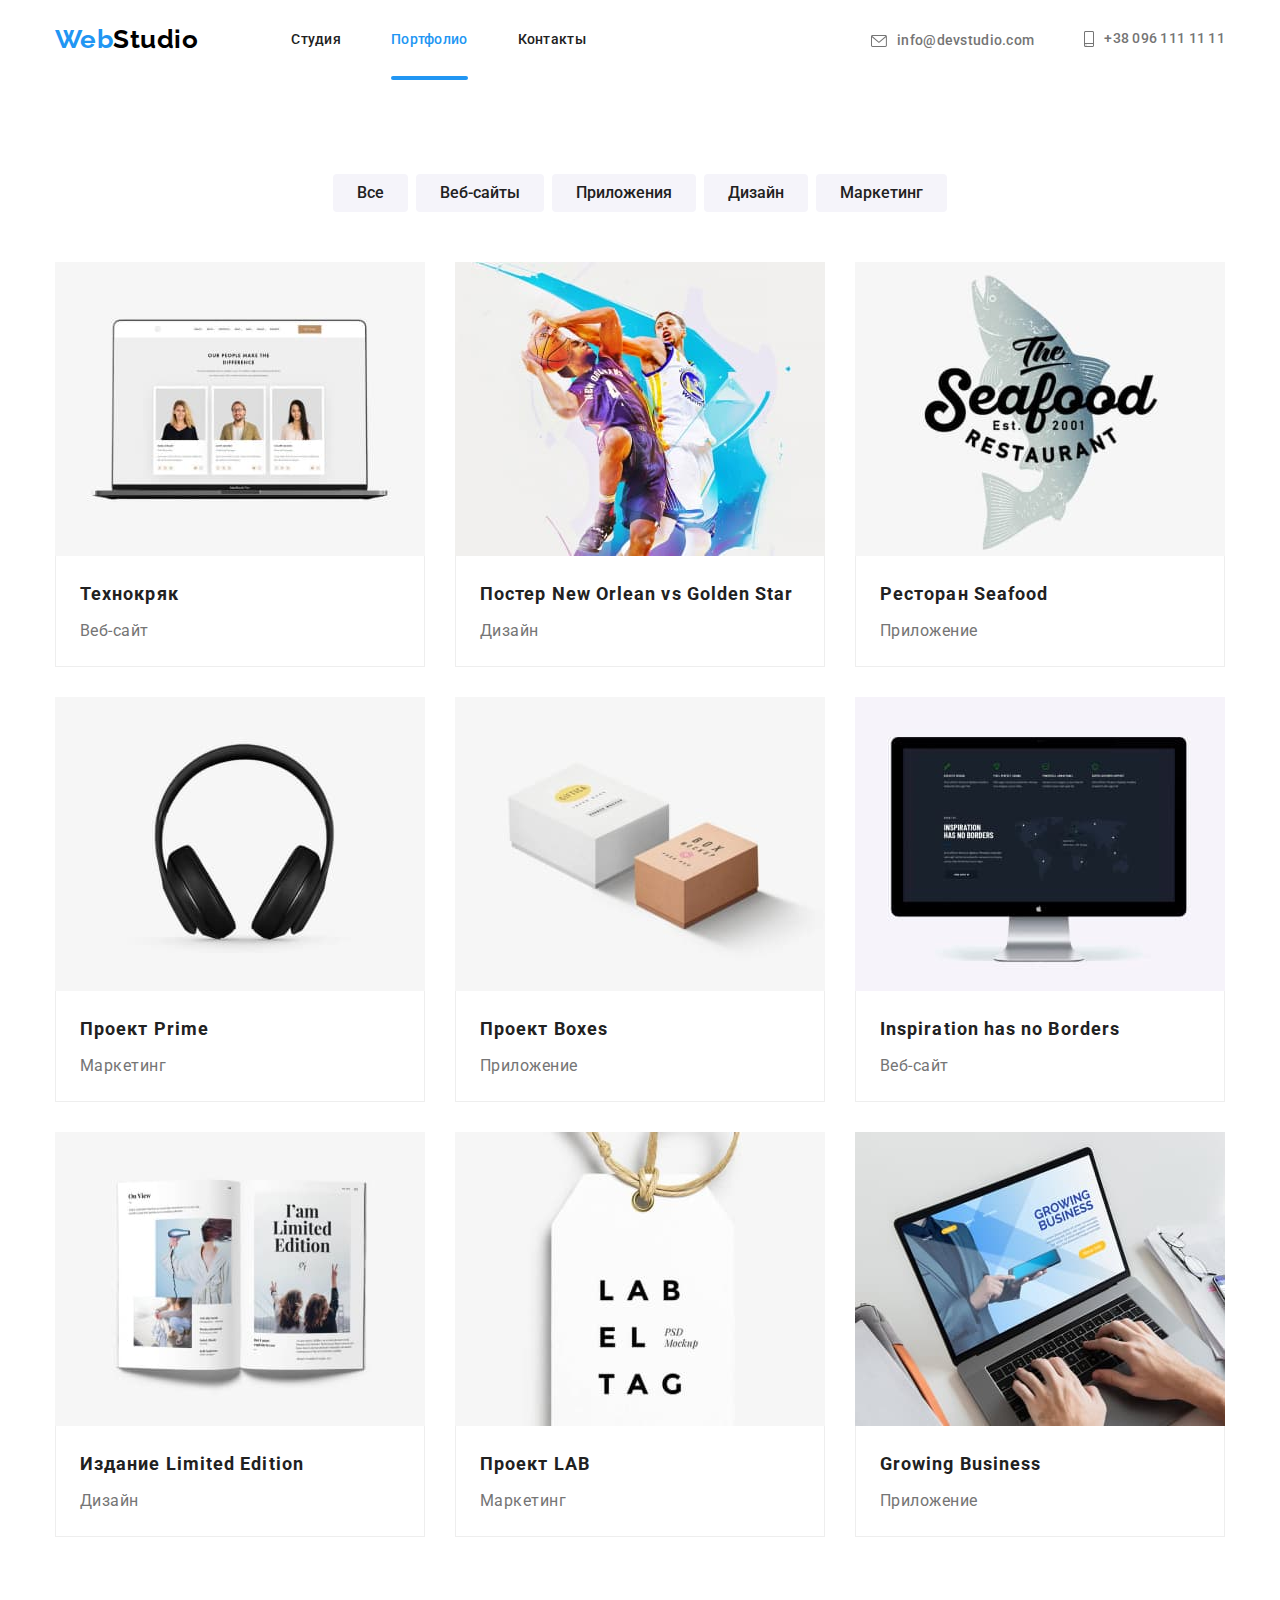
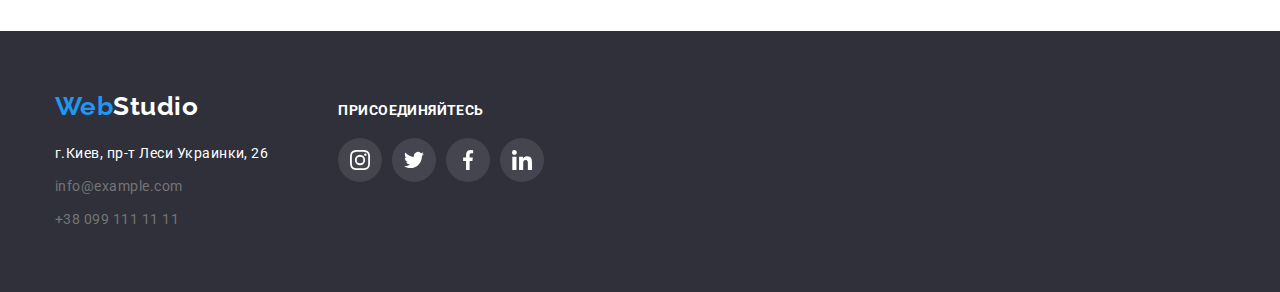
==== portfolio.html @ 778aa643 "Transferred files of previous repository" ====
<!DOCTYPE html>
<html lang="ru">
<head>
    <meta charset="UTF-8">
    <meta name="viewport" content="width=device-width, initial-scale=1.0">
    <title>Портфолио</title>
    <link
        href="https://fonts.googleapis.com/css2?family=Oleo+Script:wght@400;700&family=Raleway:wght@400;700&family=Roboto:wght@400;500;700;900&display=swap"
        rel="stylesheet">
    <link rel="stylesheet" href="https://cdnjs.cloudflare.com/ajax/libs/modern-normalize/1.0.0/modern-normalize.min.css">
    <link rel="stylesheet" href="./css/styles.css" />
</head>
<body>
    <!--Шапка-->
    <header>
        <div class="container-nav">
            <nav class="nav list">
                <a href="./index.html" class="logo list"><span class="web">Web</span>Studio</a>
                <ul class="site-nav list">
                    <li class="item">
                        <a href="./index.html" class="link list">Студия</a>
                    </li>
                    <li class="item">
                        <a href="./portfolio.html" class="link current list">Портфолио</a>
                    </li>
                    <li class="item">
                        <a href="" class="link list">Контакты</a>
                    </li>
                </ul>
            </nav>
            <ul class="nav-address list">
                <li class="item">
                    <a href="mailto:info@example.com" class="link list">
                        <svg width="16" height="12">
                            <use href="./images/icons/sprite.svg#icon-mail"></use>
                        </svg>
                        info@devstudio.com
                    </a>
                </li>
                <li class="item">
                    <a href="tel:+38 096 111 11 11" class="link list">
                        <svg width="10" height="16">
                            <use href="./images/icons/sprite.svg#icon-tel"></use>
                        </svg>
                        +38 096 111 11 11</a>
                </li>
            </ul>
        </div>
    </header>
        <!--Портфолио-->
        <main>
            <section class="section">
                <h1 class="title">Проекты</h1>
                <div class="container-projects">
                    <!--Фильтры-->
                    <ul class="buttons list">
                        <li class="filters">
                            <button type="button">Все</button>
                        </li>
                        <li class="filters">
                            <button type="button">Веб-сайты</button>
                        </li>
                        <li class="filters">
                            <button type="button">Приложения</button>
                        </li>
                        <li class="filters">
                            <button type="button">Дизайн</button>
                        </li>
                        <li class="filters">
                            <button type="button">Маркетинг</button>
                        </li>
                    </ul>
                    <!--Проекты-->
                    <ul class="projects list">
                        <li class="projects-element">
                            <a href="#" class="projects-link list">
                                <div class="projects-img">
                                    <img src="./images/технокряк.jpg" alt="Технокряк" width="370" height="294" />
                                    <p class="submenu">Технокряк это современная площадка распространения коронавируса. Компании используют эту платформу
                                        для цифрового
                                        шпионажа и атак на защищённые сервера конкурентов.</p>
                                </div>
                                <div class="projects-text">    
                                    <h2 class="projects-title">Технокряк</h2>
                                    <p class="paragraph">Веб-сайт</p>
                                </div>
                            </a>
                        </li>
                        <li class="projects-element">
                            <a href="#" class="projects-link list">
                                <div class="projects-img">
                                    <img src="./images/постер.jpg" alt="Постер" width="370" height="294" />
                                    <p class="submenu">Технокряк это современная площадка распространения коронавируса. Компании используют эту платформу
                                    для цифрового
                                    шпионажа и атак на защищённые сервера конкурентов.</p>
                                </div>
                                <div class="projects-text">
                                    <h2 class="projects-title">Постер New Orlean vs Golden Star</h2>
                                    <p class="paragraph">Дизайн</p>
                                </div>
                            </a>
                        </li>
                        <li class="projects-element">
                            <a href="#" class="projects-link list">
                                <div class="projects-img">
                                    <img src="./images/ресторан.jpg" alt="Ресторан" width="370" height="294" />
                                    <p class="submenu">Технокряк это современная площадка распространения коронавируса. Компании используют эту платформу
                                        для цифрового
                                        шпионажа и атак на защищённые сервера конкурентов.</p>
                                </div>
                                <div class="projects-text">
                                    <h2 class="projects-title">Ресторан Seafood</h2>
                                    <p class="paragraph">Приложение</p>
                                </div>
                            </a>
                        </li>
                        <li class="projects-element">
                            <a href="#" class="projects-link list">
                                <div class="projects-img">
                                    <img src="./images/проект.jpg" alt="Проект" width="370" height="294" />
                                    <p class="submenu">Технокряк это современная площадка распространения коронавируса. Компании используют эту платформу
                                        для цифрового
                                        шпионажа и атак на защищённые сервера конкурентов.</p>
                                </div>
                                <div class="projects-text">
                                    <h2 class="projects-title">Проект Prime</h2>
                                    <p class="paragraph">Маркетинг</p>
                                </div>
                            </a>
                        </li>
                        <li class="projects-element">
                            <a href="#" class="projects-link list">
                                <div class="projects-img">
                                    <img src="./images/проекткоробки.jpg" alt="Проект коробки" width="370" height="294" />
                                    <p class="submenu">Технокряк это современная площадка распространения коронавируса. Компании используют эту платформу
                                        для цифрового
                                        шпионажа и атак на защищённые сервера конкурентов.</p>
                                </div>
                                <div class="projects-text">
                                    <h2 class="projects-title">Проект Boxes</h2>
                                    <p class="paragraph">Приложение</p>
                                </div>
                            </a>
                        </li>
                        <li class="projects-element">
                            <a href="#" class="projects-link list">
                                <div class="projects-img">
                                    <img src="./images/экран.jpg" alt="Экран" width="370" height="294" />
                                    <p class="submenu">Технокряк это современная площадка распространения коронавируса. Компании используют эту платформу
                                        для цифрового
                                        шпионажа и атак на защищённые сервера конкурентов.</p>
                                </div>
                                <div class="projects-text">
                                    <h2 class="projects-title">Inspiration has no Borders</h2>
                                    <p class="paragraph">Веб-сайт</p>
                                </div>
                            </a>
                        </li>
                        <li class="projects-element">
                            <a href="#" class="projects-link list">
                                <div class="projects-img">
                                    <img src="./images/издание.jpg" alt="Издание" width="370" height="294" />
                                    <p class="submenu">Технокряк это современная площадка распространения коронавируса. Компании используют эту платформу
                                        для цифрового
                                        шпионажа и атак на защищённые сервера конкурентов.</p>
                                </div>
                                <div class="projects-text">
                                    <h2 class="projects-title">Издание Limited Edition</h2>
                                    <p class="paragraph">Дизайн</p>
                                </div>
                            </a>
                        </li>
                        <li class="projects-element">
                            <a href="#" class="projects-link list">
                                <div class="projects-img">
                                    <img src="./images/проектбирки.jpg" alt="Проект бирки" width="370" height="294" />
                                    <p class="submenu">Технокряк это современная площадка распространения коронавируса. Компании используют эту платформу
                                        для цифрового
                                        шпионажа и атак на защищённые сервера конкурентов.</p>
                                </div>
                                <div class="projects-text">
                                    <h2 class="projects-title">Проект LAB</h2>
                                    <p class="paragraph">Маркетинг</p>
                                </div>
                            </a>
                        </li>
                        <li class="projects-element">
                            <a href="#" class="projects-link list">
                                <div class="projects-img">
                                    <img src="./images/бизнес.jpg" alt="Бизнес" width="370" height="294" />
                                    <p class="submenu">Технокряк это современная площадка распространения коронавируса. Компании используют эту платформу
                                        для цифрового
                                        шпионажа и атак на защищённые сервера конкурентов.</p>
                                </div>
                                <div class="projects-text">
                                    <h2 class="projects-title">Growing Business</h2>
                                    <p class="paragraph">Приложение</p>
                                </div>
                            </a>
                        </li>
                    </ul>
                </div>
            </section>
        </main>
            <!--Подвал-->
            <footer class="footer">
                <div class="container-footer">
                    <div class="container-logo">
                        <a href="./index.html" class="logo list"><span class="web">Web</span>Studio</a>
                        <address class="address">
                            <p class="paragraph">г.Киев, пр-т Леси Украинки, 26</p>
                            <ul class="footer-address list">
                                <li class="footer-address-link">
                                    <a href="mailto:info@example.com" class="link list">info@example.com</a>
                                </li>
                                <li class="footer-address-link">
                                    <a href="tel:+380991111111" class="link list">+38 099 111 11 11</a>
                                </li>
                            </ul>
                        </address>
                    </div>
                    <div class="connect">
                        <h2 class="footer-title">ПРИСОЕДИНЯЙТЕСЬ</h2>
                        <div class="footer-links">
                            <ul class="links-footer">
                                <li class="links">
                                    <a href="#" class="footer-link">
                                        <svg width="20" height="20">
                                            <use href="./images/icons/sprite.svg#icon-instagram">
                                        </svg>
                                    </a>
                                </li>
                                <li class="links">
                                    <a href="#" class="footer-link">
                                        <svg width="20" height="20">
                                            <use href="./images/icons/sprite.svg#icon-twitter">
                                        </svg>
                                    </a>
                                </li>
                                <li class="links">
                                    <a href="#" class="footer-link">
                                        <svg width="20" height="20">
                                            <use href="./images/icons/sprite.svg#icon-facebook">
                                        </svg>
                                    </a>
                                </li>
                                <li class="links">
                                    <a href="#" class="footer-link">
                                        <svg width="20" height="20">
                                            <use href="./images/icons/sprite.svg#icon-linkedin">
                                        </svg>
                                    </a>
                                </li>
                            </ul>
                        </div>
                    </div>
                </div>
            </footer>
</body>
</html>
---- css/styles.css ----
html {
  box-sizing: border-box;
}

*,
*::before,
*::after {
  box-sizing: inherit;
}

/* Цвет основного текста #757575 */
/* Вторичный цвет #212121 */
/* Белый         #FFFFFF */
/* Акцент #2196F3 */
/* Вторичный цвет фона #F5F4FA */

:root {
  --primary-text-color: #757575;
  --nav-logo-color: #000000;
  --title-text-color: #212121;
  --footer-bg-color: #2f303a;
  --footer-text-color: rgba(255, 255, 255, 0.6);
  --accent-color: #2196f3;
  --primary-bg-color: #ffffff;
  --secondary-bg-color: #f5f4fa;
  --tertiary-bg-color: #c4c4c4;
  --overlay: rgba(47, 48, 58, 0.4);
  --border--color: #afb1b8;
  --border-cards-color: #eeeeee;
}

body {
  background-color: var(--primary-bg-color);
  color: var(--title-text-color);

  font-family: 'Roboto', sans-serif;
  font-style: normal;
  font-weight: 400;
  letter-spacing: 0.03em;
}

img {
  display: block;
}

h2 {
  padding: 0;
  margin: 0;
}

ul,
li {
  display: block;
  padding: 0;
  margin: 0;
}

.section {
  padding-top: 94px;
  padding-bottom: 94px;
}

.link {
  color: var(--primary-text-color);

  font-style: normal;

  transition: color 250ms cubic-bezier(0.4, 0, 0.2, 1);
}

.svg {
  fill: var(--border--color);

  transition: fill 250ms cubic-bezier(0.4, 0, 0.2, 1);
}

.svg:hover {
  fill: var(--primary-bg-color);
}

.list {
  display: flex;
  align-items: center;
  text-decoration: none;
  list-style: none;

  padding: 0;
  margin: 0;
}

.container {
  padding-left: 15px;
  padding-right: 15px;
  margin-left: auto;
  margin-right: auto;
  width: 1200px;
}

/* Альтернативный шрифт */
/* .logo {
  font-family: 'Oleo Script', sans-serif;
  font-weight: 400;
} */

.logo {
  font-family: 'Raleway', sans-serif;
  font-weight: 700;
  font-size: 26px;
  line-height: 1.2;
}

.nav .logo {
  color: var(--nav-logo-color);
}

.web {
  color: var(--accent-color);
}

.container-nav {
  padding-left: 15px;
  padding-right: 15px;
  margin-left: auto;
  margin-right: auto;
  width: 1200px;
  display: flex;
  align-items: center;
}

.nav {
  display: flex;
  align-items: center;
}

.site-nav {
  display: flex;
  margin-left: 93px;
}

.site-nav .item + .item {
  margin-left: 50px;
}

.site-nav .link {
  color: var(--title-text-color);
  font-weight: 500;
  font-size: 14px;
  line-height: 1.14;
  letter-spacing: 0.02em;

  display: block;
  padding-top: 32px;
  padding-bottom: 32px;

  transition: color 250ms cubic-bezier(0.4, 0, 0.2, 1);
}

.site-nav .link:hover,
.site-nav .link:focus {
  color: var(--accent-color);
}

.site-nav .link.current {
  color: var(--accent-color);
}

.item {
  position: relative;
}

.item .current::before {
  content: '';

  position: absolute;
  bottom: 0;
  left: 0;

  display: inline-block;
  background-color: var(--accent-color);

  width: 100%;
  height: 4px;

  border-radius: 2px;
}

.nav-address {
  color: var(--primary-text-color);
  font-weight: 500;
  font-size: 14px;
  line-height: 1.14;
  letter-spacing: 0.02em;

  display: flex;
  margin-left: auto;
  align-items: baseline;
}

.nav-address .item + .item {
  margin-left: 50px;
}

.nav-address .link:hover,
.nav-address .link:focus {
  color: var(--accent-color);
}

.nav .link:hover,
.nav .link:focus {
  color: var(--accent-color);
}

.nav-address svg {
  fill: currentColor;

  padding: 0;
  margin-right: 10px;
}

/* Герой */

.hero {
  background-color: var(--tertiary-bg-color);
  text-align: center;
  padding: 200px 0px;

  max-width: 1600px;
  height: 600px;
  margin-left: auto;
  margin-right: auto;

  background-image: linear-gradient(to bottom, var(--overlay), var(--overlay)),
    url('../images/icons/фон.jpg');
  background-repeat: no-repeat;
  background-size: cover;
  background-position: center;
}

/* Эфективные решения */

.hero-title {
  color: var(--primary-bg-color);
  font-weight: 900;
  font-size: 44px;
  line-height: 1.36;
  letter-spacing: 0.06em;
  text-transform: uppercase;

  margin-top: 0;
  margin-bottom: 30px;
}

.title {
  color: var(--title-text-color);
  font-weight: 700;
  font-size: 36px;
  line-height: 1.17;
  text-align: center;

  margin-top: 0;
  margin-bottom: 0;
}

.backdrop {
  position: fixed;
  top: 0;
  left: 0;
  transform: opacity 250ms cubic-bezier(0.4, 0, 0.2, 1);

  width: 100%;
  height: 1024px;
  background-color: rgba(0, 0, 0, 0.2);

  opacity: 1;
  transition: opacity 250ms cubic-bezier(0.4, 0, 0.2, 1);
}

.backdrop.is-hidden {
  opacity: 0;
  pointer-events: none;
}

.backdrop.is-hidden .modal {
  transform: translate(-50%, -50%) scale(0.9);
}

.modal {
  position: absolute;
  left: 50%;
  top: 50%;

  width: 528px;
  height: 581px;
  border-radius: 4px;
  box-shadow: 0px 1px 3px rgba(0, 0, 0, 0.12), 0px 1px 1px rgba(0, 0, 0, 0.14),
    0px 2px 1px rgba(0, 0, 0, 0.2);

  background-color: var(--primary-bg-color);

  transform: translate(-50%, -50%) scale(1);

  transition: transform 250ms cubic-bezier(0.4, 0, 0.2, 1);
}

.modal-button {
  position: absolute;
  top: 0;
  right: 0;

  display: flex;
  justify-content: center;
  align-items: center;
  border-radius: 50%;
  background: var(--primary-bg-color);
  border: 1px solid rgba(0, 0, 0, 0.1);
  box-sizing: border-box;
  /*  */
  margin: 8px;
  width: 30px;
  height: 30px;
  padding: 0;

  transition: fill 250ms cubic-bezier(0.4, 0, 0.2, 1);
}

.modal-button:hover,
.modal-button:focus {
  fill: var(--accent-color);
  background-color: var(--primary-bg-color);
  box-shadow: none;
  border-color: rgba(0, 0, 0, 0.1);
}

/* Особенности */

.section-features {
  padding-top: 94px;
}

.section-features .title {
  display: none;
}

.features-title {
  color: var(--title-text-color);
  font-weight: 700;
  font-size: 14px;
  line-height: 1.14;
  text-transform: uppercase;

  margin-top: 0;
  margin-bottom: 10;
}
/* calc ((100% - кол-во маржинов в строке * значение маржина) / кол-во єлементов в строке */

.features {
  display: flex;
  flex-wrap: wrap;
}

.features-item {
  width: calc((100% - 3 * 30px) / 4);
  margin-right: 30px;
}

.features-item:nth-child(4n) {
  margin-right: 0;
}

.container-features {
  display: flex;
  flex-wrap: wrap;
  width: 270px;
  height: 120px;
  margin-bottom: 30px;
  align-items: center;
  justify-content: center;
  background-color: var(--secondary-bg-color);
  border-radius: 4px;
}

p {
  margin-top: 0;
  margin-bottom: 0;
}

.features .paragraph {
  color: var(--primary-text-color);
  font-size: 14px;
  line-height: 1.71;
}

.work {
  display: flex;
}

.work-title {
  color: var(--title-text-color);
  font-weight: 700;
  font-size: 36px;
  line-height: 1.17;
  text-align: center;

  margin-top: 0;
  margin-bottom: 50px;
}

.work-photo {
  position: relative;

  width: calc((100% - 2 * 30px) / 3);
  margin-right: 30px;
}

.work-photo:nth-child(3n) {
  margin-right: 0;
}

.label {
  color: var(--primary-bg-color);
  background-color: rgba(47, 48, 58, 0.8);

  position: absolute;
  bottom: 0;
  left: 0;

  padding: 27px 0px;
  width: 100%;

  font-weight: 700;
  font-size: 14px;
  line-height: 1.14;
  text-align: center;
}

/* Наша команда */

.team {
  display: flex;
}

.team-card {
  background-color: var(--primary-bg-color);
  box-shadow: 0px 1px 3px rgba(0, 0, 0, 0.12), 0px 1px 1px rgba(0, 0, 0, 0.14),
    0px 2px 1px rgba(0, 0, 0, 0.2);
  border-radius: 0px 0px 4px 4px;

  width: calc((100% - 3 * 30px) / 4);
  margin-right: 30px;
}

.team-card:nth-child(4n) {
  margin-right: 0;
}

.team-paragraph {
  color: var(--primary-text-color);
  font-size: 16px;
  line-height: 1.19;
  text-align: center;
}

.section-team {
  background-color: var(--secondary-bg-color);
  padding-top: 94px;
  padding-bottom: 94px;
}

.team .title {
  font-weight: 500;
  font-size: 16px;
  line-height: 1.19;
  text-align: center;

  margin-bottom: 10px;
}

.title-team {
  color: var(--title-text-color);
  font-weight: 700;
  font-size: 36px;
  line-height: 1.17;
  text-align: center;

  margin-top: 0;
  margin-bottom: 50px;
}

.team-text {
  padding: 30px 32px;
}

.section .title {
  text-align: center;

  margin-top: 0;
  margin-bottom: 50px;
}

.section .title {
  display: none;
}

.social-links {
  display: flex;
  margin-top: 16px;
}

.social-link {
  display: flex;
  flex-wrap: wrap;
  box-sizing: border-box;
  align-items: center;
  justify-content: center;
  width: 44px;
  height: 44px;
  padding: 0;
  margin: 0;
  border-radius: 50%;
}

.item-links {
  border-radius: 50%;

  transition: background-color 250ms cubic-bezier(0.4, 0, 0.2, 1);
}

.item-links:hover {
  background-color: var(--accent-color);
}

.item-links:not(:last-child) {
  margin-right: 10px;
}

/* Кнопки */

.button {
  color: var(--primary-bg-color);
  background-color: var(--accent-color);
  font-weight: 700;
  font-size: 16px;
  line-height: 1.88;
  letter-spacing: 0.06em;
  text-align: center;

  display: inline-block;
  padding: 10px 32px;
  border-radius: 4px;
}

/* Кнопки портфолио */

.buttons {
  display: flex;
  justify-content: center;
  margin-bottom: 50px;
}

button {
  background-color: var(--secondary-bg-color);
  color: var(--title-text-color);
  font-family: inherit;
  font-weight: 500;
  font-size: 16px;
  line-height: 1.63;
  cursor: pointer;

  border: 0px solid transparent;
  padding: 6px 24px;
  border-color: var(--secondary-bg-color);
  border-radius: 4px;

  transition: background-color 250ms cubic-bezier(0.4, 0, 0.2, 1),
    color 250ms cubic-bezier(0.4, 0, 0.2, 1),
    box-shadow 250ms cubic-bezier(0.4, 0, 0.2, 1);
}

button:hover,
button:focus {
  color: var(--primary-bg-color);
  background-color: var(--accent-color);
  border-color: var(--accent-color);
  box-shadow: 0px 3px 1px rgba(0, 0, 0, 0.1), 0px 1px 2px rgba(0, 0, 0, 0.08),
    0px 2px 2px rgba(0, 0, 0, 0.12);
}

.filters {
  margin-right: 8px;
}

.filters:nth-child(5n) {
  margin-right: 0;
}

/* Проекты портфолио */

.container-projects {
  padding-left: 15px;
  padding-right: 15px;
  margin-left: auto;
  margin-right: auto;
  width: 1200px;
}

.projects {
  display: flex;
  flex-wrap: wrap;
}

/* calc ((100% - кол-во маржинов в строке * значение маржина) / кол-во єлементов в строке */

.projects-element {
  width: calc((100% - 60px) / 3);
  margin-right: 30px;
  margin-bottom: 30px;
}

.projects-element:nth-child(3n) {
  margin-right: 0;
}

.projects-element:nth-last-child(-n + 3) {
  margin-bottom: 0;
}

.projects-link {
  display: block;

  transition: box-shadow 250ms cubic-bezier(0.4, 0, 0.2, 1);
}

.projects-img {
  position: relative;
  overflow: hidden;
}

.submenu {
  position: absolute;
  left: 0;
  top: 0;

  width: 100%;
  height: auto;

  padding: 63px 24px;
  font-size: 18px;
  line-height: 1.6;

  color: var(--primary-bg-color);
  background-color: rgba(33, 150, 243, 0.9);

  transform: translateY(100%);
  transition: transform 250ms cubic-bezier(0.4, 0, 0.2, 1);
}

.projects-link:hover .submenu,
.projects-link:focus .submenu {
  transform: translateY(0%);
}

.projects-link:hover,
.projects-link:focus {
  box-shadow: 0px 1px 1px rgba(0, 0, 0, 0.12), 0px 4px 4px rgba(0, 0, 0, 0.06),
    1px 4px 6px rgba(0, 0, 0, 0.16);
}

.projects-title {
  color: var(--title-text-color);
  font-weight: 700;
  font-size: 18px;
  line-height: 2;
  letter-spacing: 0.06em;

  margin-bottom: 4px;
}

.projects-text {
  box-sizing: border-box;
  border: 1px solid var(--border-cards-color);
  border-top: none;
  padding: 20px 24px;
}

.projects .paragraph {
  color: var(--primary-text-color);
  font-size: 16px;
  line-height: 1.87;
}

/* Regular clients */

.clients-title {
  color: var(--title-text-color);
  font-weight: 700;
  font-size: 36px;
  line-height: 1.17;
  text-align: center;
  margin-top: 0;
  margin-bottom: 50px;
}

.clients {
  display: flex;
}

.clients-link {
  display: flex;
  flex-wrap: wrap;

  border: 1px solid var(--border--color);
  border-radius: 4px;
  box-sizing: border-box;
  align-items: center;
  justify-content: center;
  width: 170px;

  height: 90px;
  padding: 0;
  margin: 0;

  transition: border-color 250ms cubic-bezier(0.4, 0, 0.2, 1),
    fill 250ms cubic-bezier(0.4, 0, 0.2, 1);
}

.clients-card {
  width: calc((100% - 5 * 30px) / 6);
  margin-right: 30px;
}

.clients-card:nth-child(6n) {
  margin-right: 0px;
}

.clients-card a:hover {
  fill: var(--accent-color);
  border-color: var(--accent-color);
}

/* Подвал */

.container-footer {
  align-items: baseline;
  display: flex;
  flex-wrap: wrap;
  flex-direction: row;

  padding-left: 15px;
  padding-right: 15px;
  margin-left: auto;
  margin-right: auto;
  width: 1200px;
}

.footer {
  background-color: var(--footer-bg-color);
  font-size: 14px;
  line-height: 1.71;

  flex-direction: row;
  padding: 60px 0px;
}

.footer .logo {
  color: var(--primary-bg-color);
}

.container-footer .logo {
  display: inline-block;
  margin-bottom: 20px;
}

.container-logo {
  display: flex;
  flex-direction: column;
}

.address {
  font-style: normal;
  font-size: 14px;
  line-height: 1.71;

  display: inline-block;
}

.address .paragraph {
  color: var(--primary-bg-color);

  margin-bottom: 9px;
}

.footer-address {
  color: var(--footer-text-color);
  flex-direction: column;
  align-items: baseline;
}

.footer-address-link {
  margin-bottom: 9px;
}

.footer-address-link:nth-child(2n) {
  margin-bottom: 0;
}

.footer-address .link:hover,
.footer-address .link:focus {
  color: var(--accent-color);
}

.connect {
  display: flex;
  flex-direction: column;

  margin-left: 70px;
}

.links {
  display: flex;
  flex-wrap: wrap;
  box-sizing: border-box;

  border-radius: 50%;
  justify-content: center;
  align-items: center;

  transition: background-color 250ms cubic-bezier(0.4, 0, 0.2, 1);
}

.links:hover {
  fill: var(--primary-bg-color);
  background-color: var(--accent-color);
}

.links:not(:last-child) {
  margin-right: 10px;
}

.links-footer {
  display: flex;
}

.footer-link {
  display: flex;
  flex-wrap: wrap;
  box-sizing: border-box;
  align-items: center;
  justify-content: center;
  width: 44px;
  height: 44px;
  padding: 0;
  margin: 0;
  fill: var(--primary-bg-color);
  background-color: rgba(255, 255, 255, 0.1);
  border-radius: 50%;
}

.footer-title {
  color: var(--primary-bg-color);

  font-family: Roboto;
  font-style: normal;
  font-weight: 700;
  font-size: 14px;
  line-height: 16px;
  letter-spacing: 0.03em;
  text-transform: uppercase;

  margin-bottom: 20px;
}
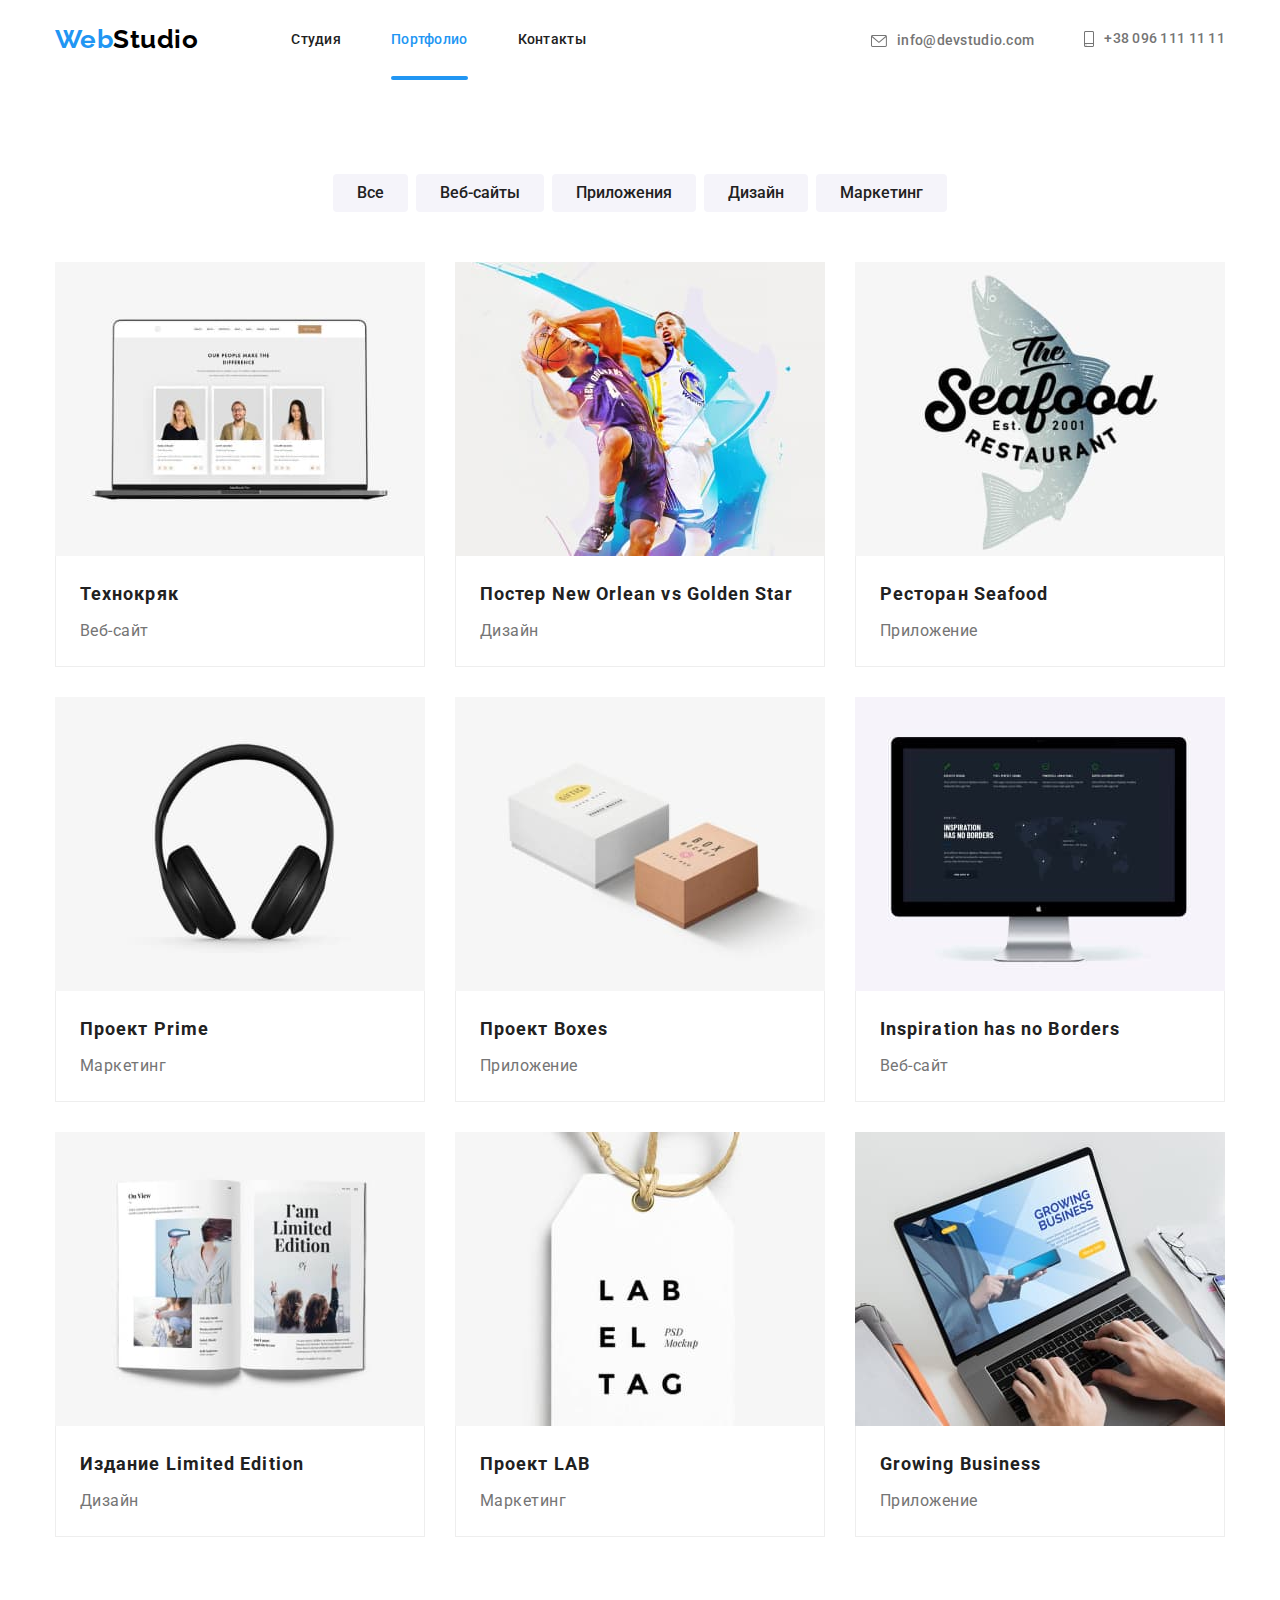
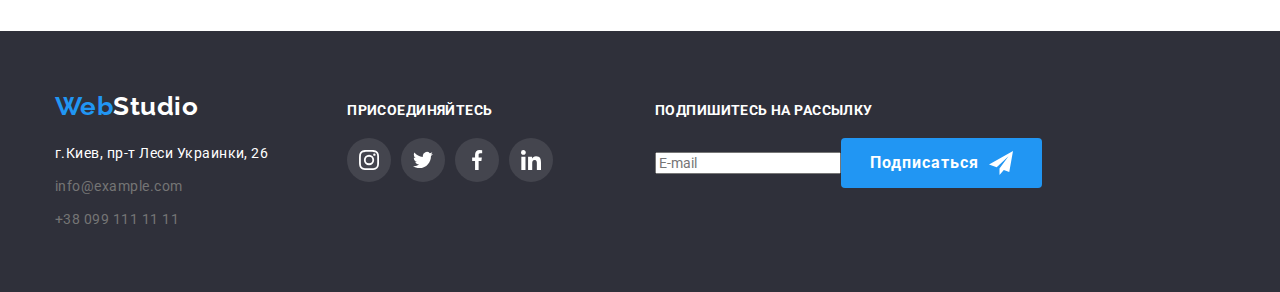
==== commit 14ce1451: "Form application is in modal window, a strik and decoration of all icons completed,  for focus and h" ====
--- a/portfolio.html
+++ b/portfolio.html
@@ -220,7 +220,7 @@
                         </address>
                     </div>
                     <div class="connect">
-                        <h2 class="footer-title">ПРИСОЕДИНЯЙТЕСЬ</h2>
+                        <h1 class="footer-title">ПРИСОЕДИНЯЙТЕСЬ</h1>
                         <div class="footer-links">
                             <ul class="links-footer">
                                 <li class="links">
@@ -253,6 +253,17 @@
                                 </li>
                             </ul>
                         </div>
+                    </div>
+                    <div class="subscribe">
+                        <h2 class="footer-title">ПОДПИШИТЕСЬ НА РАССЫЛКУ</h2>
+                        <form class="footer-form">
+                            <input type="email" name="mail" id="mail" placeholder="E-mail">
+                            <button class="footer-button" type="submit">Подписаться
+                                <svg width="24" height="24">
+                                    <use href="./images/icons/sprite.svg#icon-telegram">
+                                </svg>
+                            </button>
+                        </form>
                     </div>
                 </div>
             </footer>
--- a/css/styles.css
+++ b/css/styles.css
@@ -261,6 +261,8 @@
   margin-bottom: 0;
 }
 
+/* Модалка */
+
 .backdrop {
   position: fixed;
   top: 0;
@@ -271,7 +273,6 @@
   height: 1024px;
   background-color: rgba(0, 0, 0, 0.2);
 
-  opacity: 1;
   transition: opacity 250ms cubic-bezier(0.4, 0, 0.2, 1);
 }
 
@@ -291,6 +292,7 @@
 
   width: 528px;
   height: 581px;
+  padding: 40px;
   border-radius: 4px;
   box-shadow: 0px 1px 3px rgba(0, 0, 0, 0.12), 0px 1px 1px rgba(0, 0, 0, 0.14),
     0px 2px 1px rgba(0, 0, 0, 0.2);
@@ -314,7 +316,7 @@
   background: var(--primary-bg-color);
   border: 1px solid rgba(0, 0, 0, 0.1);
   box-sizing: border-box;
-  /*  */
+
   margin: 8px;
   width: 30px;
   height: 30px;
@@ -329,6 +331,200 @@
   background-color: var(--primary-bg-color);
   box-shadow: none;
   border-color: rgba(0, 0, 0, 0.1);
+}
+
+.modal-title {
+  font-weight: 700;
+  font-size: 20px;
+  line-height: 1.15;
+  text-align: center;
+
+  margin-top: 0;
+  margin-bottom: 12px;
+
+  color: var(--title-text-color);
+}
+
+.modal-input {
+  width: auto;
+  height: auto;
+
+  display: flex;
+  flex-direction: column;
+}
+
+.form {
+  font-size: 12px;
+  line-height: 1.16;
+
+  letter-spacing: 0.01em;
+
+  color: var(--primary-text-color);
+
+  display: flex;
+  flex-direction: column;
+}
+
+.form-field {
+  position: relative;
+  display: flex;
+  flex-direction: column;
+  margin-bottom: 10px;
+}
+
+.form-icon {
+  position: absolute;
+  top: 50%;
+  left: 15px;
+}
+
+.form-field:nth-child(5n) {
+  margin-bottom: 0;
+}
+
+.form-field .form-label {
+  display: flex;
+  justify-content: flex-start;
+  margin-bottom: 4px;
+}
+
+.form-input {
+  position: relative;
+  margin: 0;
+  padding: 12px 42px;
+  border: 1px solid rgba(33, 33, 33, 0.2);
+  box-sizing: border-box;
+  border-radius: 4px;
+}
+
+.form-field:focus-within > .form-icon {
+  fill: var(--accent-color);
+}
+
+.form-input:hover,
+.form-field:hover,
+.form-textarea:hover {
+  fill: var(--accent-color);
+  border-color: var(--accent-color);
+  cursor: pointer;
+}
+
+.form-input:focus {
+  border-color: var(--accent-color);
+  cursor: text;
+  outline: 0;
+}
+
+.form-checkbox {
+  font-size: 14px;
+  line-height: 1.71;
+
+  color: var(--primary-text-color);
+}
+
+.form-field .form-label::placeholder {
+  font-size: 14px;
+  line-height: 1.14;
+  letter-spacing: 0.01em;
+
+  color: rgba(117, 117, 117, 0.5);
+}
+
+.form-textarea {
+  border: 1px solid rgba(33, 33, 33, 0.2);
+  box-sizing: border-box;
+  border-radius: 4px;
+  padding: 12px 16px;
+}
+
+.form-field:focus-within > .form-textarea {
+  border-color: var(--accent-color);
+
+  cursor: text;
+  outline: 0;
+}
+
+.form-textarea {
+  resize: none;
+  height: 120px;
+}
+
+.checkbox-label {
+  display: inline-block;
+  font-size: 14px;
+  line-height: 1.71;
+  letter-spacing: 0.03em;
+
+  display: flex;
+  align-items: center;
+  justify-content: center;
+  margin-top: 20px;
+  margin-bottom: 30px;
+}
+
+/* .form-checkbox .checkbox-label {
+  margin-left: 7px;
+} */
+
+.checkbox {
+  position: absolute;
+  width: 1px;
+  height: 1px;
+  margin: -1px;
+  border: 0;
+  padding: 0;
+
+  white-space: nowrap;
+  clip-path: inset(100%);
+  clip: rect(0 0 0 0);
+  overflow: hidden;
+}
+
+.checkbox-text {
+  display: flex;
+  align-items: center;
+}
+
+.checkbox-text:before {
+  content: '';
+  display: inline-block;
+  width: 16px;
+  height: 15px;
+  border: 2px solid var(--title-text-color);
+  border-radius: 2px;
+
+  margin-right: 7px;
+}
+
+.checkbox:checked + .checkbox-text:before {
+  border-color: transparent;
+  border-radius: 2px;
+  background-color: var(--accent-color);
+  background-image: url('../images/icons/check.svg');
+  background-size: contain;
+  background-origin: border-box;
+}
+
+.checkbox-link {
+  margin-left: 5px;
+}
+
+.form-button {
+  padding: 10px 0;
+  width: 200px;
+  margin-right: auto;
+  margin-left: auto;
+
+  color: var(--primary-bg-color);
+  background-color: var(--accent-color);
+
+  font-weight: 700;
+  font-size: 16px;
+  line-height: 1.87;
+  letter-spacing: 0.06em;
+
+  align-items: center;
+  text-align: center;
 }
 
 /* Особенности */
@@ -608,8 +804,6 @@
   flex-wrap: wrap;
 }
 
-/* calc ((100% - кол-во маржинов в строке * значение маржина) / кол-во єлементов в строке */
-
 .projects-element {
   width: calc((100% - 60px) / 3);
   margin-right: 30px;
@@ -740,6 +934,7 @@
 /* Подвал */
 
 .container-footer {
+  justify-content: space-between;
   align-items: baseline;
   display: flex;
   flex-wrap: wrap;
@@ -868,3 +1063,58 @@
 
   margin-bottom: 20px;
 }
+
+.subscribe {
+  display: flex;
+  flex-direction: column;
+
+  margin-left: 93px;
+  width: 570px;
+}
+
+.footer-form {
+  display: flex;
+  align-items: baseline;
+}
+
+.footer-input {
+  padding: 15px 16px;
+  margin-right: 12px;
+  border: 1px solid rgba(255, 255, 255, 0.3);
+  box-sizing: border-box;
+  filter: drop-shadow(0px 4px 4px rgba(0, 0, 0, 0.15));
+  border-radius: 4px;
+  width: 358px;
+  height: 50px;
+
+  background-color: transparent;
+  color: rgba(255, 255, 255, 0.6);
+}
+
+.footer-input::placeholder {
+  font-size: 16px;
+  line-height: 1.25;
+
+  color: rgba(255, 255, 255, 0.6);
+}
+
+.footer-button {
+  display: flex;
+
+  padding: 10px 29px;
+
+  color: var(--primary-bg-color);
+  background-color: var(--accent-color);
+
+  font-weight: 700;
+  font-size: 16px;
+  line-height: 1.87;
+
+  align-items: center;
+  text-align: center;
+  letter-spacing: 0.06em;
+}
+
+.footer-button svg {
+  margin-left: 10px;
+}
